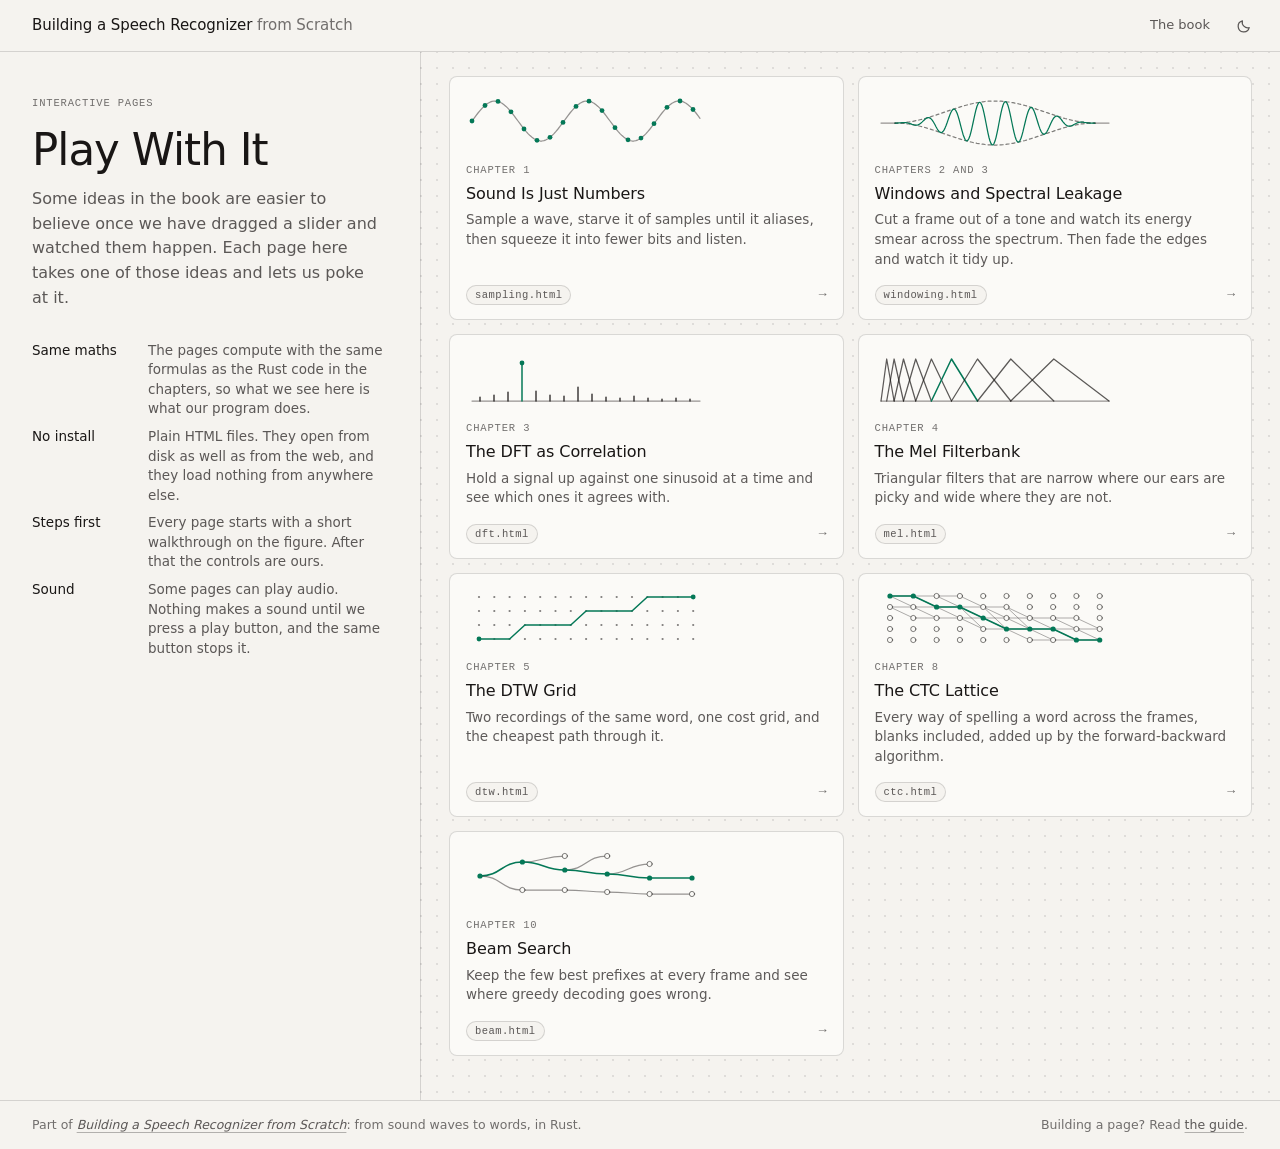
==== interactive/index.html @ dd8bc741 "Add chapters 1-6, 8, 12 drafts, concept figures and interactive pages" ====
<!doctype html>
<html lang="en">
<head>
<meta charset="utf-8">
<meta name="viewport" content="width=device-width, initial-scale=1">
<title>Interactive pages · Building a Speech Recognizer from Scratch</title>
<meta name="description" content="Interactive explainers for the book Building a Speech Recognizer from Scratch: sampling, windows, the DFT, the mel filterbank, DTW, CTC and beam search.">
<link rel="stylesheet" href="shared.css">
<script src="shared.js"></script>
</head>
<body>

<header class="sr-topbar">
  <a class="sr-brand" href="index.html">Building a Speech Recognizer <span>from Scratch</span></a>
  <nav class="sr-topnav" aria-label="Book">
    <a href="../README.md">The book</a>
    <button class="sr-theme-toggle" type="button" data-sr-theme></button>
  </nav>
</header>

<main class="sr-shell">

  <section class="sr-intro">
    <span class="sr-overline">Interactive pages</span>
    <h1 class="sr-title">Play With It</h1>
    <p class="sr-lede">Some ideas in the book are easier to believe once we have dragged a slider and watched them happen. Each page here takes one of those ideas and lets us poke at it.</p>
  </section>

  <section class="sr-controls" aria-label="About these pages">
    <div class="sr-control-group">
      <dl class="sr-kv">
        <dt>Same maths</dt>
        <dd>The pages compute with the same formulas as the Rust code in the chapters, so what we see here is what our program does.</dd>
        <dt>No install</dt>
        <dd>Plain HTML files. They open from disk as well as from the web, and they load nothing from anywhere else.</dd>
        <dt>Steps first</dt>
        <dd>Every page starts with a short walkthrough on the figure. After that the controls are ours.</dd>
        <dt>Sound</dt>
        <dd>Some pages can play audio. Nothing makes a sound until we press a play button, and the same button stops it.</dd>
      </dl>
    </div>
  </section>

  <section class="sr-stage" aria-label="Pages">
    <div class="sr-stage-inner">
      <!-- Every card is a link, so a page works from here the moment its file exists.
           When you add a page, change its data-status from "coming" to "ready". -->
      <div class="sr-card-grid">
        <a class="sr-card sr-index-card" href="sampling.html" data-status="ready">
          <svg class="sr-thumb" viewBox="0 0 240 56" preserveAspectRatio="xMinYMid meet" fill="none" stroke="currentColor" stroke-width="1.25" stroke-linecap="round" stroke-linejoin="round" aria-hidden="true"><path d="M6.0 28.0 L8.0 25.3 L10.0 22.6 L12.0 20.0 L14.0 17.6 L16.0 15.4 L18.0 13.4 L20.0 11.7 L22.0 10.2 L24.0 9.2 L26.0 8.4 L28.0 8.0 L30.0 8.0 L32.0 8.4 L34.0 9.2 L36.0 10.2 L38.0 11.7 L40.0 13.4 L42.0 15.4 L44.0 17.6 L46.0 20.0 L48.0 22.6 L50.0 25.3 L52.0 28.0 L54.0 30.7 L56.0 33.4 L58.0 36.0 L60.0 38.4 L62.0 40.6 L64.0 42.6 L66.0 44.3 L68.0 45.8 L70.0 46.8 L72.0 47.6 L74.0 48.0 L76.0 48.0 L78.0 47.6 L80.0 46.8 L82.0 45.8 L84.0 44.3 L86.0 42.6 L88.0 40.6 L90.0 38.4 L92.0 36.0 L94.0 33.4 L96.0 30.7 L98.0 28.0 L100.0 25.3 L102.0 22.6 L104.0 20.0 L106.0 17.6 L108.0 15.4 L110.0 13.4 L112.0 11.7 L114.0 10.2 L116.0 9.2 L118.0 8.4 L120.0 8.0 L122.0 8.0 L124.0 8.4 L126.0 9.2 L128.0 10.2 L130.0 11.7 L132.0 13.4 L134.0 15.4 L136.0 17.6 L138.0 20.0 L140.0 22.6 L142.0 25.3 L144.0 28.0 L146.0 30.7 L148.0 33.4 L150.0 36.0 L152.0 38.4 L154.0 40.6 L156.0 42.6 L158.0 44.3 L160.0 45.8 L162.0 46.8 L164.0 47.6 L166.0 48.0 L168.0 48.0 L170.0 47.6 L172.0 46.8 L174.0 45.8 L176.0 44.3 L178.0 42.6 L180.0 40.6 L182.0 38.4 L184.0 36.0 L186.0 33.4 L188.0 30.7 L190.0 28.0 L192.0 25.3 L194.0 22.6 L196.0 20.0 L198.0 17.6 L200.0 15.4 L202.0 13.4 L204.0 11.7 L206.0 10.2 L208.0 9.2 L210.0 8.4 L212.0 8.0 L214.0 8.0 L216.0 8.4 L218.0 9.2 L220.0 10.2 L222.0 11.7 L224.0 13.4 L226.0 15.4 L228.0 17.6 L230.0 20.0 L232.0 22.6 L234.0 25.3" stroke-opacity=".45"/><circle cx="6" cy="28.0" r="2.4" fill="var(--green)" stroke="none"/><circle cx="19" cy="12.5" r="2.4" fill="var(--green)" stroke="none"/><circle cx="32" cy="8.4" r="2.4" fill="var(--green)" stroke="none"/><circle cx="45" cy="18.8" r="2.4" fill="var(--green)" stroke="none"/><circle cx="58" cy="36.0" r="2.4" fill="var(--green)" stroke="none"/><circle cx="71" cy="47.3" r="2.4" fill="var(--green)" stroke="none"/><circle cx="84" cy="44.3" r="2.4" fill="var(--green)" stroke="none"/><circle cx="97" cy="29.4" r="2.4" fill="var(--green)" stroke="none"/><circle cx="110" cy="13.4" r="2.4" fill="var(--green)" stroke="none"/><circle cx="123" cy="8.2" r="2.4" fill="var(--green)" stroke="none"/><circle cx="136" cy="17.6" r="2.4" fill="var(--green)" stroke="none"/><circle cx="149" cy="34.7" r="2.4" fill="var(--green)" stroke="none"/><circle cx="162" cy="46.8" r="2.4" fill="var(--green)" stroke="none"/><circle cx="175" cy="45.1" r="2.4" fill="var(--green)" stroke="none"/><circle cx="188" cy="30.7" r="2.4" fill="var(--green)" stroke="none"/><circle cx="201" cy="14.3" r="2.4" fill="var(--green)" stroke="none"/><circle cx="214" cy="8.0" r="2.4" fill="var(--green)" stroke="none"/><circle cx="227" cy="16.5" r="2.4" fill="var(--green)" stroke="none"/></svg>
          <span class="sr-overline">Chapter 1</span>
          <h2>Sound Is Just Numbers</h2>
          <p>Sample a wave, starve it of samples until it aliases, then squeeze it into fewer bits and listen.</p>
          <span class="sr-card-foot">
            <span class="sr-btn-row"><span class="sr-pill">sampling.html</span><span class="sr-pill sr-pill--dashed sr-status">coming</span></span>
            <span class="sr-arrow" aria-hidden="true">&rarr;</span>
          </span>
        </a>

        <a class="sr-card sr-index-card" href="windowing.html" data-status="ready">
          <svg class="sr-thumb" viewBox="0 0 240 56" preserveAspectRatio="xMinYMid meet" fill="none" stroke="currentColor" stroke-width="1.25" stroke-linecap="round" stroke-linejoin="round" aria-hidden="true"><path d="M20.0 30.0 L22.0 30.0 L24.0 29.9 L26.0 29.8 L28.0 29.7 L30.0 29.5 L32.0 29.2 L34.0 29.0 L36.0 28.6 L38.0 28.3 L40.0 27.9 L42.0 27.5 L44.0 27.0 L46.0 26.5 L48.0 26.0 L50.0 25.5 L52.0 24.9 L54.0 24.3 L56.0 23.7 L58.0 23.0 L60.0 22.4 L62.0 21.7 L64.0 21.1 L66.0 20.4 L68.0 19.7 L70.0 19.0 L72.0 18.3 L74.0 17.6 L76.0 16.9 L78.0 16.3 L80.0 15.6 L82.0 15.0 L84.0 14.3 L86.0 13.7 L88.0 13.1 L90.0 12.5 L92.0 12.0 L94.0 11.5 L96.0 11.0 L98.0 10.5 L100.0 10.1 L102.0 9.7 L104.0 9.4 L106.0 9.0 L108.0 8.8 L110.0 8.5 L112.0 8.3 L114.0 8.2 L116.0 8.1 L118.0 8.0 L120.0 8.0 L122.0 8.0 L124.0 8.1 L126.0 8.2 L128.0 8.3 L130.0 8.5 L132.0 8.8 L134.0 9.0 L136.0 9.4 L138.0 9.7 L140.0 10.1 L142.0 10.5 L144.0 11.0 L146.0 11.5 L148.0 12.0 L150.0 12.5 L152.0 13.1 L154.0 13.7 L156.0 14.3 L158.0 15.0 L160.0 15.6 L162.0 16.3 L164.0 16.9 L166.0 17.6 L168.0 18.3 L170.0 19.0 L172.0 19.7 L174.0 20.4 L176.0 21.1 L178.0 21.7 L180.0 22.4 L182.0 23.0 L184.0 23.7 L186.0 24.3 L188.0 24.9 L190.0 25.5 L192.0 26.0 L194.0 26.5 L196.0 27.0 L198.0 27.5 L200.0 27.9 L202.0 28.3 L204.0 28.6 L206.0 29.0 L208.0 29.2 L210.0 29.5 L212.0 29.7 L214.0 29.8 L216.0 29.9 L218.0 30.0 L220.0 30.0" stroke-dasharray="3 3" stroke-opacity=".55"/><path d="M20.0 30.0 L22.0 30.0 L24.0 30.1 L26.0 30.2 L28.0 30.3 L30.0 30.5 L32.0 30.8 L34.0 31.0 L36.0 31.4 L38.0 31.7 L40.0 32.1 L42.0 32.5 L44.0 33.0 L46.0 33.5 L48.0 34.0 L50.0 34.5 L52.0 35.1 L54.0 35.7 L56.0 36.3 L58.0 37.0 L60.0 37.6 L62.0 38.3 L64.0 38.9 L66.0 39.6 L68.0 40.3 L70.0 41.0 L72.0 41.7 L74.0 42.4 L76.0 43.1 L78.0 43.7 L80.0 44.4 L82.0 45.0 L84.0 45.7 L86.0 46.3 L88.0 46.9 L90.0 47.5 L92.0 48.0 L94.0 48.5 L96.0 49.0 L98.0 49.5 L100.0 49.9 L102.0 50.3 L104.0 50.6 L106.0 51.0 L108.0 51.2 L110.0 51.5 L112.0 51.7 L114.0 51.8 L116.0 51.9 L118.0 52.0 L120.0 52.0 L122.0 52.0 L124.0 51.9 L126.0 51.8 L128.0 51.7 L130.0 51.5 L132.0 51.2 L134.0 51.0 L136.0 50.6 L138.0 50.3 L140.0 49.9 L142.0 49.5 L144.0 49.0 L146.0 48.5 L148.0 48.0 L150.0 47.5 L152.0 46.9 L154.0 46.3 L156.0 45.7 L158.0 45.0 L160.0 44.4 L162.0 43.7 L164.0 43.1 L166.0 42.4 L168.0 41.7 L170.0 41.0 L172.0 40.3 L174.0 39.6 L176.0 38.9 L178.0 38.3 L180.0 37.6 L182.0 37.0 L184.0 36.3 L186.0 35.7 L188.0 35.1 L190.0 34.5 L192.0 34.0 L194.0 33.5 L196.0 33.0 L198.0 32.5 L200.0 32.1 L202.0 31.7 L204.0 31.4 L206.0 31.0 L208.0 30.8 L210.0 30.5 L212.0 30.3 L214.0 30.2 L216.0 30.1 L218.0 30.0 L220.0 30.0" stroke-dasharray="3 3" stroke-opacity=".55"/><path d="M20.0 30.0 L21.0 30.0 L22.0 30.0 L23.0 30.0 L24.0 29.9 L25.0 29.9 L26.0 29.8 L27.0 29.7 L28.0 29.7 L29.0 29.6 L30.0 29.6 L31.0 29.7 L32.0 29.8 L33.0 30.0 L34.0 30.3 L35.0 30.6 L36.0 30.9 L37.0 31.3 L38.0 31.6 L39.0 31.9 L40.0 32.1 L41.0 32.2 L42.0 32.1 L43.0 31.8 L44.0 31.4 L45.0 30.8 L46.0 30.0 L47.0 29.1 L48.0 28.1 L49.0 27.2 L50.0 26.3 L51.0 25.5 L52.0 24.9 L53.0 24.6 L54.0 24.7 L55.0 25.1 L56.0 25.8 L57.0 26.9 L58.0 28.3 L59.0 30.0 L60.0 31.8 L61.0 33.7 L62.0 35.5 L63.0 37.1 L64.0 38.4 L65.0 39.2 L66.0 39.6 L67.0 39.3 L68.0 38.5 L69.0 37.1 L70.0 35.1 L71.0 32.7 L72.0 30.0 L73.0 27.1 L74.0 24.2 L75.0 21.6 L76.0 19.3 L77.0 17.5 L78.0 16.4 L79.0 16.0 L80.0 16.5 L81.0 17.9 L82.0 20.0 L83.0 22.9 L84.0 26.2 L85.0 30.0 L86.0 33.9 L87.0 37.7 L88.0 41.2 L89.0 44.1 L90.0 46.3 L91.0 47.6 L92.0 47.9 L93.0 47.1 L94.0 45.2 L95.0 42.5 L96.0 38.8 L97.0 34.6 L98.0 30.0 L99.0 25.3 L100.0 20.8 L101.0 16.7 L102.0 13.3 L103.0 10.9 L104.0 9.5 L105.0 9.4 L106.0 10.4 L107.0 12.6 L108.0 15.9 L109.0 20.1 L110.0 24.9 L111.0 30.0 L112.0 35.2 L113.0 40.1 L114.0 44.5 L115.0 48.0 L116.0 50.5 L117.0 51.8 L118.0 51.8 L119.0 50.6 L120.0 48.1 L121.0 44.6 L122.0 40.2 L123.0 35.3 L124.0 30.0 L125.0 24.8 L126.0 19.9 L127.0 15.6 L128.0 12.2 L129.0 9.8 L130.0 8.7 L131.0 8.8 L132.0 10.2 L133.0 12.6 L134.0 16.1 L135.0 20.3 L136.0 25.1 L137.0 30.0 L138.0 34.9 L139.0 39.3 L140.0 43.2 L141.0 46.2 L142.0 48.2 L143.0 49.1 L144.0 48.9 L145.0 47.6 L146.0 45.2 L147.0 42.1 L148.0 38.4 L149.0 34.2 L150.0 30.0 L151.0 25.9 L152.0 22.1 L153.0 19.0 L154.0 16.6 L155.0 15.0 L156.0 14.4 L157.0 14.7 L158.0 15.9 L159.0 17.9 L160.0 20.5 L161.0 23.5 L162.0 26.7 L163.0 30.0 L164.0 33.1 L165.0 35.9 L166.0 38.2 L167.0 39.9 L168.0 40.9 L169.0 41.3 L170.0 40.9 L171.0 40.0 L172.0 38.5 L173.0 36.6 L174.0 34.5 L175.0 32.2 L176.0 30.0 L177.0 27.9 L178.0 26.2 L179.0 24.7 L180.0 23.7 L181.0 23.2 L182.0 23.1 L183.0 23.4 L184.0 24.1 L185.0 25.1 L186.0 26.2 L187.0 27.5 L188.0 28.8 L189.0 30.0 L190.0 31.1 L191.0 32.0 L192.0 32.6 L193.0 33.1 L194.0 33.2 L195.0 33.2 L196.0 33.0 L197.0 32.6 L198.0 32.1 L199.0 31.5 L200.0 31.0 L201.0 30.5 L202.0 30.0 L203.0 29.6 L204.0 29.4 L205.0 29.2 L206.0 29.1 L207.0 29.2 L208.0 29.2 L209.0 29.4 L210.0 29.5 L211.0 29.6 L212.0 29.8 L213.0 29.9 L214.0 30.0 L215.0 30.0 L216.0 30.0 L217.0 30.0 L218.0 30.0 L219.0 30.0 L220.0 30.0" stroke="var(--green)"/><path d="M6 30H20M220 30H234" stroke-opacity=".45"/></svg>
          <span class="sr-overline">Chapters 2 and 3</span>
          <h2>Windows and Spectral Leakage</h2>
          <p>Cut a frame out of a tone and watch its energy smear across the spectrum. Then fade the edges and watch it tidy up.</p>
          <span class="sr-card-foot">
            <span class="sr-btn-row"><span class="sr-pill">windowing.html</span><span class="sr-pill sr-pill--dashed sr-status">coming</span></span>
            <span class="sr-arrow" aria-hidden="true">&rarr;</span>
          </span>
        </a>

        <a class="sr-card sr-index-card" href="dft.html" data-status="ready">
          <svg class="sr-thumb" viewBox="0 0 240 56" preserveAspectRatio="xMinYMid meet" fill="none" stroke="currentColor" stroke-width="1.25" stroke-linecap="round" stroke-linejoin="round" aria-hidden="true"><path d="M6 50H234" stroke-opacity=".45"/><path d="M14 50V46"/><path d="M28 50V44"/><path d="M42 50V41"/><path d="M56 50V12" stroke="var(--green)" stroke-width="1.5"/><circle cx="56" cy="12" r="2.4" fill="var(--green)" stroke="none"/><path d="M70 50V40"/><path d="M84 50V44"/><path d="M98 50V45"/><path d="M112 50V36"/><path d="M126 50V43"/><path d="M140 50V46"/><path d="M154 50V47"/><path d="M168 50V45"/><path d="M182 50V47"/><path d="M196 50V48"/><path d="M210 50V47"/><path d="M224 50V48"/></svg>
          <span class="sr-overline">Chapter 3</span>
          <h2>The DFT as Correlation</h2>
          <p>Hold a signal up against one sinusoid at a time and see which ones it agrees with.</p>
          <span class="sr-card-foot">
            <span class="sr-btn-row"><span class="sr-pill">dft.html</span><span class="sr-pill sr-pill--dashed sr-status">coming</span></span>
            <span class="sr-arrow" aria-hidden="true">&rarr;</span>
          </span>
        </a>

        <a class="sr-card sr-index-card" href="mel.html" data-status="ready">
          <svg class="sr-thumb" viewBox="0 0 240 56" preserveAspectRatio="xMinYMid meet" fill="none" stroke="currentColor" stroke-width="1.25" stroke-linecap="round" stroke-linejoin="round" aria-hidden="true"><path d="M6 50H234" stroke-opacity=".45"/><path d="M6.0 50L11.7 8L19.1 50" stroke-opacity=".7"/><path d="M11.7 50L19.1 8L28.5 50" stroke-opacity=".7"/><path d="M19.1 50L28.5 8L40.7 50" stroke-opacity=".7"/><path d="M28.5 50L40.7 8L56.4 50" stroke-opacity=".7"/><path d="M40.7 50L56.4 8L76.5 50" stroke-opacity=".7"/><path d="M56.4 50L76.5 8L102.5 50" stroke="var(--green)" stroke-width="1.5"/><path d="M76.5 50L102.5 8L135.8 50" stroke-opacity=".7"/><path d="M102.5 50L135.8 8L178.8 50" stroke-opacity=".7"/><path d="M135.8 50L178.8 8L234.0 50" stroke-opacity=".7"/></svg>
          <span class="sr-overline">Chapter 4</span>
          <h2>The Mel Filterbank</h2>
          <p>Triangular filters that are narrow where our ears are picky and wide where they are not.</p>
          <span class="sr-card-foot">
            <span class="sr-btn-row"><span class="sr-pill">mel.html</span><span class="sr-pill sr-pill--dashed sr-status">coming</span></span>
            <span class="sr-arrow" aria-hidden="true">&rarr;</span>
          </span>
        </a>

        <a class="sr-card sr-index-card" href="dtw.html" data-status="ready">
          <svg class="sr-thumb" viewBox="0 0 240 56" preserveAspectRatio="xMinYMid meet" fill="none" stroke="currentColor" stroke-width="1.25" stroke-linecap="round" stroke-linejoin="round" aria-hidden="true"><circle cx="13.0" cy="7.0" r="1.1" fill="currentColor" fill-opacity=".55" stroke="none"/><circle cx="13.0" cy="21.0" r="1.1" fill="currentColor" fill-opacity=".55" stroke="none"/><circle cx="13.0" cy="35.0" r="1.1" fill="currentColor" fill-opacity=".55" stroke="none"/><circle cx="13.0" cy="49.0" r="1.1" fill="currentColor" fill-opacity=".55" stroke="none"/><circle cx="28.3" cy="7.0" r="1.1" fill="currentColor" fill-opacity=".55" stroke="none"/><circle cx="28.3" cy="21.0" r="1.1" fill="currentColor" fill-opacity=".55" stroke="none"/><circle cx="28.3" cy="35.0" r="1.1" fill="currentColor" fill-opacity=".55" stroke="none"/><circle cx="28.3" cy="49.0" r="1.1" fill="currentColor" fill-opacity=".55" stroke="none"/><circle cx="43.6" cy="7.0" r="1.1" fill="currentColor" fill-opacity=".55" stroke="none"/><circle cx="43.6" cy="21.0" r="1.1" fill="currentColor" fill-opacity=".55" stroke="none"/><circle cx="43.6" cy="35.0" r="1.1" fill="currentColor" fill-opacity=".55" stroke="none"/><circle cx="43.6" cy="49.0" r="1.1" fill="currentColor" fill-opacity=".55" stroke="none"/><circle cx="58.9" cy="7.0" r="1.1" fill="currentColor" fill-opacity=".55" stroke="none"/><circle cx="58.9" cy="21.0" r="1.1" fill="currentColor" fill-opacity=".55" stroke="none"/><circle cx="58.9" cy="35.0" r="1.1" fill="currentColor" fill-opacity=".55" stroke="none"/><circle cx="58.9" cy="49.0" r="1.1" fill="currentColor" fill-opacity=".55" stroke="none"/><circle cx="74.2" cy="7.0" r="1.1" fill="currentColor" fill-opacity=".55" stroke="none"/><circle cx="74.2" cy="21.0" r="1.1" fill="currentColor" fill-opacity=".55" stroke="none"/><circle cx="74.2" cy="35.0" r="1.1" fill="currentColor" fill-opacity=".55" stroke="none"/><circle cx="74.2" cy="49.0" r="1.1" fill="currentColor" fill-opacity=".55" stroke="none"/><circle cx="89.5" cy="7.0" r="1.1" fill="currentColor" fill-opacity=".55" stroke="none"/><circle cx="89.5" cy="21.0" r="1.1" fill="currentColor" fill-opacity=".55" stroke="none"/><circle cx="89.5" cy="35.0" r="1.1" fill="currentColor" fill-opacity=".55" stroke="none"/><circle cx="89.5" cy="49.0" r="1.1" fill="currentColor" fill-opacity=".55" stroke="none"/><circle cx="104.8" cy="7.0" r="1.1" fill="currentColor" fill-opacity=".55" stroke="none"/><circle cx="104.8" cy="21.0" r="1.1" fill="currentColor" fill-opacity=".55" stroke="none"/><circle cx="104.8" cy="35.0" r="1.1" fill="currentColor" fill-opacity=".55" stroke="none"/><circle cx="104.8" cy="49.0" r="1.1" fill="currentColor" fill-opacity=".55" stroke="none"/><circle cx="120.1" cy="7.0" r="1.1" fill="currentColor" fill-opacity=".55" stroke="none"/><circle cx="120.1" cy="21.0" r="1.1" fill="currentColor" fill-opacity=".55" stroke="none"/><circle cx="120.1" cy="35.0" r="1.1" fill="currentColor" fill-opacity=".55" stroke="none"/><circle cx="120.1" cy="49.0" r="1.1" fill="currentColor" fill-opacity=".55" stroke="none"/><circle cx="135.4" cy="7.0" r="1.1" fill="currentColor" fill-opacity=".55" stroke="none"/><circle cx="135.4" cy="21.0" r="1.1" fill="currentColor" fill-opacity=".55" stroke="none"/><circle cx="135.4" cy="35.0" r="1.1" fill="currentColor" fill-opacity=".55" stroke="none"/><circle cx="135.4" cy="49.0" r="1.1" fill="currentColor" fill-opacity=".55" stroke="none"/><circle cx="150.7" cy="7.0" r="1.1" fill="currentColor" fill-opacity=".55" stroke="none"/><circle cx="150.7" cy="21.0" r="1.1" fill="currentColor" fill-opacity=".55" stroke="none"/><circle cx="150.7" cy="35.0" r="1.1" fill="currentColor" fill-opacity=".55" stroke="none"/><circle cx="150.7" cy="49.0" r="1.1" fill="currentColor" fill-opacity=".55" stroke="none"/><circle cx="166.0" cy="7.0" r="1.1" fill="currentColor" fill-opacity=".55" stroke="none"/><circle cx="166.0" cy="21.0" r="1.1" fill="currentColor" fill-opacity=".55" stroke="none"/><circle cx="166.0" cy="35.0" r="1.1" fill="currentColor" fill-opacity=".55" stroke="none"/><circle cx="166.0" cy="49.0" r="1.1" fill="currentColor" fill-opacity=".55" stroke="none"/><circle cx="181.3" cy="7.0" r="1.1" fill="currentColor" fill-opacity=".55" stroke="none"/><circle cx="181.3" cy="21.0" r="1.1" fill="currentColor" fill-opacity=".55" stroke="none"/><circle cx="181.3" cy="35.0" r="1.1" fill="currentColor" fill-opacity=".55" stroke="none"/><circle cx="181.3" cy="49.0" r="1.1" fill="currentColor" fill-opacity=".55" stroke="none"/><circle cx="196.6" cy="7.0" r="1.1" fill="currentColor" fill-opacity=".55" stroke="none"/><circle cx="196.6" cy="21.0" r="1.1" fill="currentColor" fill-opacity=".55" stroke="none"/><circle cx="196.6" cy="35.0" r="1.1" fill="currentColor" fill-opacity=".55" stroke="none"/><circle cx="196.6" cy="49.0" r="1.1" fill="currentColor" fill-opacity=".55" stroke="none"/><circle cx="211.9" cy="7.0" r="1.1" fill="currentColor" fill-opacity=".55" stroke="none"/><circle cx="211.9" cy="21.0" r="1.1" fill="currentColor" fill-opacity=".55" stroke="none"/><circle cx="211.9" cy="35.0" r="1.1" fill="currentColor" fill-opacity=".55" stroke="none"/><circle cx="211.9" cy="49.0" r="1.1" fill="currentColor" fill-opacity=".55" stroke="none"/><circle cx="227.2" cy="7.0" r="1.1" fill="currentColor" fill-opacity=".55" stroke="none"/><circle cx="227.2" cy="21.0" r="1.1" fill="currentColor" fill-opacity=".55" stroke="none"/><circle cx="227.2" cy="35.0" r="1.1" fill="currentColor" fill-opacity=".55" stroke="none"/><circle cx="227.2" cy="49.0" r="1.1" fill="currentColor" fill-opacity=".55" stroke="none"/><path d="M13.0 49.0 L28.3 49.0 L43.6 49.0 L58.9 35.0 L74.2 35.0 L89.5 35.0 L104.8 35.0 L120.1 21.0 L135.4 21.0 L150.7 21.0 L166.0 21.0 L181.3 7.0 L196.6 7.0 L211.9 7.0 L227.2 7.0" stroke="var(--green)" stroke-width="1.5"/><circle cx="13.0" cy="49.0" r="2.4" fill="var(--green)" stroke="none"/><circle cx="227.2" cy="7.0" r="2.4" fill="var(--green)" stroke="none"/></svg>
          <span class="sr-overline">Chapter 5</span>
          <h2>The DTW Grid</h2>
          <p>Two recordings of the same word, one cost grid, and the cheapest path through it.</p>
          <span class="sr-card-foot">
            <span class="sr-btn-row"><span class="sr-pill">dtw.html</span><span class="sr-pill sr-pill--dashed sr-status">coming</span></span>
            <span class="sr-arrow" aria-hidden="true">&rarr;</span>
          </span>
        </a>

        <a class="sr-card sr-index-card" href="ctc.html" data-status="ready">
          <svg class="sr-thumb" viewBox="0 0 240 56" preserveAspectRatio="xMinYMid meet" fill="none" stroke="currentColor" stroke-width="1.25" stroke-linecap="round" stroke-linejoin="round" aria-hidden="true"><path d="M15.0 6.0L38.3 6.0" stroke-opacity=".35" stroke-width="1"/><path d="M15.0 6.0L38.3 17.0" stroke-opacity=".35" stroke-width="1"/><path d="M15.0 17.0L38.3 17.0" stroke-opacity=".35" stroke-width="1"/><path d="M15.0 17.0L38.3 28.0" stroke-opacity=".35" stroke-width="1"/><path d="M38.3 6.0L61.6 6.0" stroke-opacity=".35" stroke-width="1"/><path d="M38.3 6.0L61.6 17.0" stroke-opacity=".35" stroke-width="1"/><path d="M38.3 17.0L61.6 17.0" stroke-opacity=".35" stroke-width="1"/><path d="M38.3 17.0L61.6 28.0" stroke-opacity=".35" stroke-width="1"/><path d="M38.3 28.0L61.6 28.0" stroke-opacity=".35" stroke-width="1"/><path d="M61.6 6.0L84.9 6.0" stroke-opacity=".35" stroke-width="1"/><path d="M61.6 6.0L84.9 17.0" stroke-opacity=".35" stroke-width="1"/><path d="M61.6 17.0L84.9 17.0" stroke-opacity=".35" stroke-width="1"/><path d="M61.6 17.0L84.9 28.0" stroke-opacity=".35" stroke-width="1"/><path d="M61.6 28.0L84.9 28.0" stroke-opacity=".35" stroke-width="1"/><path d="M84.9 6.0L108.2 17.0" stroke-opacity=".35" stroke-width="1"/><path d="M84.9 17.0L108.2 17.0" stroke-opacity=".35" stroke-width="1"/><path d="M84.9 17.0L108.2 28.0" stroke-opacity=".35" stroke-width="1"/><path d="M84.9 17.0L108.2 39.0" stroke-opacity=".35" stroke-width="1"/><path d="M84.9 28.0L108.2 28.0" stroke-opacity=".35" stroke-width="1"/><path d="M84.9 28.0L108.2 39.0" stroke-opacity=".35" stroke-width="1"/><path d="M108.2 17.0L131.5 17.0" stroke-opacity=".35" stroke-width="1"/><path d="M108.2 17.0L131.5 28.0" stroke-opacity=".35" stroke-width="1"/><path d="M108.2 17.0L131.5 39.0" stroke-opacity=".35" stroke-width="1"/><path d="M108.2 28.0L131.5 28.0" stroke-opacity=".35" stroke-width="1"/><path d="M108.2 28.0L131.5 39.0" stroke-opacity=".35" stroke-width="1"/><path d="M108.2 39.0L131.5 39.0" stroke-opacity=".35" stroke-width="1"/><path d="M131.5 17.0L154.8 28.0" stroke-opacity=".35" stroke-width="1"/><path d="M131.5 17.0L154.8 39.0" stroke-opacity=".35" stroke-width="1"/><path d="M131.5 28.0L154.8 28.0" stroke-opacity=".35" stroke-width="1"/><path d="M131.5 28.0L154.8 39.0" stroke-opacity=".35" stroke-width="1"/><path d="M131.5 39.0L154.8 39.0" stroke-opacity=".35" stroke-width="1"/><path d="M131.5 39.0L154.8 50.0" stroke-opacity=".35" stroke-width="1"/><path d="M154.8 28.0L178.1 28.0" stroke-opacity=".35" stroke-width="1"/><path d="M154.8 28.0L178.1 39.0" stroke-opacity=".35" stroke-width="1"/><path d="M154.8 39.0L178.1 39.0" stroke-opacity=".35" stroke-width="1"/><path d="M154.8 39.0L178.1 50.0" stroke-opacity=".35" stroke-width="1"/><path d="M154.8 50.0L178.1 50.0" stroke-opacity=".35" stroke-width="1"/><path d="M178.1 28.0L201.4 28.0" stroke-opacity=".35" stroke-width="1"/><path d="M178.1 28.0L201.4 39.0" stroke-opacity=".35" stroke-width="1"/><path d="M178.1 39.0L201.4 39.0" stroke-opacity=".35" stroke-width="1"/><path d="M178.1 39.0L201.4 50.0" stroke-opacity=".35" stroke-width="1"/><path d="M178.1 50.0L201.4 50.0" stroke-opacity=".35" stroke-width="1"/><path d="M201.4 28.0L224.7 39.0" stroke-opacity=".35" stroke-width="1"/><path d="M201.4 39.0L224.7 39.0" stroke-opacity=".35" stroke-width="1"/><path d="M201.4 39.0L224.7 50.0" stroke-opacity=".35" stroke-width="1"/><path d="M201.4 50.0L224.7 50.0" stroke-opacity=".35" stroke-width="1"/><path d="M15.0 6.0 L38.3 6.0 L61.6 17.0 L84.9 17.0 L108.2 28.0 L131.5 39.0 L154.8 39.0 L178.1 39.0 L201.4 50.0 L224.7 50.0" stroke="var(--green)" stroke-width="1.5"/><circle cx="15.0" cy="6.0" r="2.6" fill="var(--green)" stroke="none"/><circle cx="15.0" cy="17.0" r="2.6" fill="var(--panel)" stroke-opacity=".55" stroke-width="1"/><circle cx="15.0" cy="28.0" r="2.6" fill="var(--panel)" stroke-opacity=".55" stroke-width="1"/><circle cx="15.0" cy="39.0" r="2.6" fill="var(--panel)" stroke-opacity=".55" stroke-width="1"/><circle cx="15.0" cy="50.0" r="2.6" fill="var(--panel)" stroke-opacity=".55" stroke-width="1"/><circle cx="38.3" cy="6.0" r="2.6" fill="var(--green)" stroke="none"/><circle cx="38.3" cy="17.0" r="2.6" fill="var(--panel)" stroke-opacity=".55" stroke-width="1"/><circle cx="38.3" cy="28.0" r="2.6" fill="var(--panel)" stroke-opacity=".55" stroke-width="1"/><circle cx="38.3" cy="39.0" r="2.6" fill="var(--panel)" stroke-opacity=".55" stroke-width="1"/><circle cx="38.3" cy="50.0" r="2.6" fill="var(--panel)" stroke-opacity=".55" stroke-width="1"/><circle cx="61.6" cy="6.0" r="2.6" fill="var(--panel)" stroke-opacity=".55" stroke-width="1"/><circle cx="61.6" cy="17.0" r="2.6" fill="var(--green)" stroke="none"/><circle cx="61.6" cy="28.0" r="2.6" fill="var(--panel)" stroke-opacity=".55" stroke-width="1"/><circle cx="61.6" cy="39.0" r="2.6" fill="var(--panel)" stroke-opacity=".55" stroke-width="1"/><circle cx="61.6" cy="50.0" r="2.6" fill="var(--panel)" stroke-opacity=".55" stroke-width="1"/><circle cx="84.9" cy="6.0" r="2.6" fill="var(--panel)" stroke-opacity=".55" stroke-width="1"/><circle cx="84.9" cy="17.0" r="2.6" fill="var(--green)" stroke="none"/><circle cx="84.9" cy="28.0" r="2.6" fill="var(--panel)" stroke-opacity=".55" stroke-width="1"/><circle cx="84.9" cy="39.0" r="2.6" fill="var(--panel)" stroke-opacity=".55" stroke-width="1"/><circle cx="84.9" cy="50.0" r="2.6" fill="var(--panel)" stroke-opacity=".55" stroke-width="1"/><circle cx="108.2" cy="6.0" r="2.6" fill="var(--panel)" stroke-opacity=".55" stroke-width="1"/><circle cx="108.2" cy="17.0" r="2.6" fill="var(--panel)" stroke-opacity=".55" stroke-width="1"/><circle cx="108.2" cy="28.0" r="2.6" fill="var(--green)" stroke="none"/><circle cx="108.2" cy="39.0" r="2.6" fill="var(--panel)" stroke-opacity=".55" stroke-width="1"/><circle cx="108.2" cy="50.0" r="2.6" fill="var(--panel)" stroke-opacity=".55" stroke-width="1"/><circle cx="131.5" cy="6.0" r="2.6" fill="var(--panel)" stroke-opacity=".55" stroke-width="1"/><circle cx="131.5" cy="17.0" r="2.6" fill="var(--panel)" stroke-opacity=".55" stroke-width="1"/><circle cx="131.5" cy="28.0" r="2.6" fill="var(--panel)" stroke-opacity=".55" stroke-width="1"/><circle cx="131.5" cy="39.0" r="2.6" fill="var(--green)" stroke="none"/><circle cx="131.5" cy="50.0" r="2.6" fill="var(--panel)" stroke-opacity=".55" stroke-width="1"/><circle cx="154.8" cy="6.0" r="2.6" fill="var(--panel)" stroke-opacity=".55" stroke-width="1"/><circle cx="154.8" cy="17.0" r="2.6" fill="var(--panel)" stroke-opacity=".55" stroke-width="1"/><circle cx="154.8" cy="28.0" r="2.6" fill="var(--panel)" stroke-opacity=".55" stroke-width="1"/><circle cx="154.8" cy="39.0" r="2.6" fill="var(--green)" stroke="none"/><circle cx="154.8" cy="50.0" r="2.6" fill="var(--panel)" stroke-opacity=".55" stroke-width="1"/><circle cx="178.1" cy="6.0" r="2.6" fill="var(--panel)" stroke-opacity=".55" stroke-width="1"/><circle cx="178.1" cy="17.0" r="2.6" fill="var(--panel)" stroke-opacity=".55" stroke-width="1"/><circle cx="178.1" cy="28.0" r="2.6" fill="var(--panel)" stroke-opacity=".55" stroke-width="1"/><circle cx="178.1" cy="39.0" r="2.6" fill="var(--green)" stroke="none"/><circle cx="178.1" cy="50.0" r="2.6" fill="var(--panel)" stroke-opacity=".55" stroke-width="1"/><circle cx="201.4" cy="6.0" r="2.6" fill="var(--panel)" stroke-opacity=".55" stroke-width="1"/><circle cx="201.4" cy="17.0" r="2.6" fill="var(--panel)" stroke-opacity=".55" stroke-width="1"/><circle cx="201.4" cy="28.0" r="2.6" fill="var(--panel)" stroke-opacity=".55" stroke-width="1"/><circle cx="201.4" cy="39.0" r="2.6" fill="var(--panel)" stroke-opacity=".55" stroke-width="1"/><circle cx="201.4" cy="50.0" r="2.6" fill="var(--green)" stroke="none"/><circle cx="224.7" cy="6.0" r="2.6" fill="var(--panel)" stroke-opacity=".55" stroke-width="1"/><circle cx="224.7" cy="17.0" r="2.6" fill="var(--panel)" stroke-opacity=".55" stroke-width="1"/><circle cx="224.7" cy="28.0" r="2.6" fill="var(--panel)" stroke-opacity=".55" stroke-width="1"/><circle cx="224.7" cy="39.0" r="2.6" fill="var(--panel)" stroke-opacity=".55" stroke-width="1"/><circle cx="224.7" cy="50.0" r="2.6" fill="var(--green)" stroke="none"/></svg>
          <span class="sr-overline">Chapter 8</span>
          <h2>The CTC Lattice</h2>
          <p>Every way of spelling a word across the frames, blanks included, added up by the forward-backward algorithm.</p>
          <span class="sr-card-foot">
            <span class="sr-btn-row"><span class="sr-pill">ctc.html</span><span class="sr-pill sr-pill--dashed sr-status">coming</span></span>
            <span class="sr-arrow" aria-hidden="true">&rarr;</span>
          </span>
        </a>

        <a class="sr-card sr-index-card" href="beam.html" data-status="ready">
          <svg class="sr-thumb" viewBox="0 0 240 56" preserveAspectRatio="xMinYMid meet" fill="none" stroke="currentColor" stroke-width="1.25" stroke-linecap="round" stroke-linejoin="round" aria-hidden="true"><path d="M14.0 28C35.2 28 35.2 14 56.4 14" stroke="var(--green)" stroke-width="1.5"/><path d="M14.0 28C35.2 28 35.2 42 56.4 42" stroke-opacity=".45"/><path d="M56.4 14C77.6 14 77.6 8 98.8 8" stroke-opacity=".45"/><path d="M56.4 14C77.6 14 77.6 22 98.8 22" stroke="var(--green)" stroke-width="1.5"/><path d="M56.4 42C77.6 42 77.6 42 98.8 42" stroke-opacity=".45"/><path d="M98.8 22C120.0 22 120.0 8 141.2 8" stroke-opacity=".45"/><path d="M98.8 22C120.0 22 120.0 26 141.2 26" stroke="var(--green)" stroke-width="1.5"/><path d="M98.8 42C120.0 42 120.0 44 141.2 44" stroke-opacity=".45"/><path d="M141.2 26C162.4 26 162.4 16 183.6 16" stroke-opacity=".45"/><path d="M141.2 26C162.4 26 162.4 30 183.6 30" stroke="var(--green)" stroke-width="1.5"/><path d="M141.2 44C162.4 44 162.4 46 183.6 46" stroke-opacity=".45"/><path d="M183.6 30C204.8 30 204.8 30 226.0 30" stroke="var(--green)" stroke-width="1.5"/><path d="M183.6 46C204.8 46 204.8 46 226.0 46" stroke-opacity=".45"/><circle cx="14.0" cy="28.0" r="2.6" fill="var(--green)" stroke="none"/><circle cx="56.4" cy="14.0" r="2.6" fill="var(--green)" stroke="none"/><circle cx="56.4" cy="42.0" r="2.6" fill="var(--panel)" stroke-opacity=".55" stroke-width="1"/><circle cx="98.8" cy="8.0" r="2.6" fill="var(--panel)" stroke-opacity=".55" stroke-width="1"/><circle cx="98.8" cy="22.0" r="2.6" fill="var(--green)" stroke="none"/><circle cx="98.8" cy="42.0" r="2.6" fill="var(--panel)" stroke-opacity=".55" stroke-width="1"/><circle cx="141.2" cy="8.0" r="2.6" fill="var(--panel)" stroke-opacity=".55" stroke-width="1"/><circle cx="141.2" cy="26.0" r="2.6" fill="var(--green)" stroke="none"/><circle cx="141.2" cy="44.0" r="2.6" fill="var(--panel)" stroke-opacity=".55" stroke-width="1"/><circle cx="183.6" cy="16.0" r="2.6" fill="var(--panel)" stroke-opacity=".55" stroke-width="1"/><circle cx="183.6" cy="30.0" r="2.6" fill="var(--green)" stroke="none"/><circle cx="183.6" cy="46.0" r="2.6" fill="var(--panel)" stroke-opacity=".55" stroke-width="1"/><circle cx="226.0" cy="30.0" r="2.6" fill="var(--green)" stroke="none"/><circle cx="226.0" cy="46.0" r="2.6" fill="var(--panel)" stroke-opacity=".55" stroke-width="1"/></svg>
          <span class="sr-overline">Chapter 10</span>
          <h2>Beam Search</h2>
          <p>Keep the few best prefixes at every frame and see where greedy decoding goes wrong.</p>
          <span class="sr-card-foot">
            <span class="sr-btn-row"><span class="sr-pill">beam.html</span><span class="sr-pill sr-pill--dashed sr-status">coming</span></span>
            <span class="sr-arrow" aria-hidden="true">&rarr;</span>
          </span>
        </a>
      </div>
    </div>
  </section>

</main>

<footer class="sr-footer">
  <span>Part of <a href="../README.md"><em>Building a Speech Recognizer from Scratch</em></a>: from sound waves to words, in Rust.</span>
  <span>Building a page? Read <a href="README.md">the guide</a>.</span>
</footer>

</body>
</html>
---- interactive/shared.css ----
/* ==========================================================================
   shared.css
   The design system for the interactive pages of
   "Building a Speech Recognizer from Scratch".

   Everything is prefixed `sr-`. Tokens follow notes/FIGURES.md.
   Read interactive/README.md before building a page.
   ========================================================================== */

/* --------------------------------------------------------------------------
   1. Tokens
   -------------------------------------------------------------------------- */

:root {
  color-scheme: light;

  --paper: #F5F3EF;
  --panel: #FBFAF7;
  --ink: #191615;
  --ink-70: rgba(25, 22, 21, .70);
  --ink-60: rgba(25, 22, 21, .60);
  --ink-48: rgba(25, 22, 21, .48);
  --ink-30: rgba(25, 22, 21, .30);
  --ink-15: rgba(25, 22, 21, .15);
  --ink-10: rgba(25, 22, 21, .10);
  --ink-7: rgba(25, 22, 21, .07);
  --ink-4: rgba(25, 22, 21, .04);

  --green: #047857;
  --amber: #B45309;
  --red: #B42318;
  --green-wash: rgba(4, 120, 87, .10);
  --amber-wash: rgba(180, 83, 9, .10);
  --red-wash: rgba(180, 35, 24, .10);

  /* Heatmap ramp, low to high. Read by SR.heat(). */
  --heat-0: #F5F3EF;
  --heat-1: #9FB8A9;
  --heat-2: #04543E;

  --sans: Geist, Inter, system-ui, -apple-system, 'Segoe UI', sans-serif;
  --mono: 'Geist Mono', ui-monospace, SFMono-Regular, Menlo, monospace;

  --radius-card: 8px;
  --radius-group: 10px;
  --radius-control: 8px;

  --topbar-h: 52px;
  --text-col: 420px;
  --gutter: 32px;

  --ease: cubic-bezier(.2, .7, .2, 1);
}

/* Dark theme, twice: once for "the system says dark and the reader has not
   chosen", once for "the reader chose dark". Keep the two blocks identical. */
@media (prefers-color-scheme: dark) {
  :root:not([data-theme="light"]) {
    color-scheme: dark;
    --paper: #191615;
    --panel: #201D1B;
    --ink: #F5F3EF;
    --ink-70: rgba(245, 243, 239, .72);
    --ink-60: rgba(245, 243, 239, .62);
    --ink-48: rgba(245, 243, 239, .48);
    --ink-30: rgba(245, 243, 239, .30);
    --ink-15: rgba(245, 243, 239, .15);
    --ink-10: rgba(245, 243, 239, .10);
    --ink-7: rgba(245, 243, 239, .07);
    --ink-4: rgba(245, 243, 239, .04);
    --green: #34D399;
    --amber: #FBBF24;
    --red: #F87171;
    --green-wash: rgba(52, 211, 153, .12);
    --amber-wash: rgba(251, 191, 36, .12);
    --red-wash: rgba(248, 113, 113, .12);
    --heat-0: #191615;
    --heat-1: #1F6B55;
    --heat-2: #A7F3D0;
  }
}
:root[data-theme="dark"] {
  color-scheme: dark;
  --paper: #191615;
  --panel: #201D1B;
  --ink: #F5F3EF;
  --ink-70: rgba(245, 243, 239, .72);
  --ink-60: rgba(245, 243, 239, .62);
  --ink-48: rgba(245, 243, 239, .48);
  --ink-30: rgba(245, 243, 239, .30);
  --ink-15: rgba(245, 243, 239, .15);
  --ink-10: rgba(245, 243, 239, .10);
  --ink-7: rgba(245, 243, 239, .07);
  --ink-4: rgba(245, 243, 239, .04);
  --green: #34D399;
  --amber: #FBBF24;
  --red: #F87171;
  --green-wash: rgba(52, 211, 153, .12);
  --amber-wash: rgba(251, 191, 36, .12);
  --red-wash: rgba(248, 113, 113, .12);
  --heat-0: #191615;
  --heat-1: #1F6B55;
  --heat-2: #A7F3D0;
}

/* --------------------------------------------------------------------------
   2. Base
   -------------------------------------------------------------------------- */

*, *::before, *::after { box-sizing: border-box; }

html {
  -webkit-text-size-adjust: 100%;
  text-size-adjust: 100%;
}

body {
  margin: 0;
  min-height: 100vh;
  display: flex;
  flex-direction: column;
  background: var(--paper);
  color: var(--ink);
  font-family: var(--sans);
  font-size: 15px;
  line-height: 1.55;
  -webkit-font-smoothing: antialiased;
  -moz-osx-font-smoothing: grayscale;
  text-rendering: optimizeLegibility;
  overflow-x: hidden;
}

[hidden] { display: none !important; }

h1, h2, h3, p, ul, ol, dl, dd, figure { margin: 0; }
ul, ol { padding: 0; list-style: none; }

a {
  color: inherit;
  text-decoration: underline;
  text-decoration-color: var(--ink-30);
  text-decoration-thickness: 1px;
  text-underline-offset: 3px;
  transition: text-decoration-color .15s var(--ease);
}
a:hover { text-decoration-color: currentColor; }

button, input, select { font: inherit; color: inherit; }

code, kbd, .sr-mono {
  font-family: var(--mono);
  font-size: .92em;
  font-variant-numeric: tabular-nums;
}

::selection { background: var(--ink); color: var(--paper); }

:focus { outline: none; }
:focus-visible {
  outline: 2px solid var(--ink);
  outline-offset: 2px;
  border-radius: 4px;
}

.sr-visually-hidden {
  position: absolute !important;
  width: 1px; height: 1px;
  margin: -1px; padding: 0; border: 0;
  overflow: hidden;
  clip: rect(0 0 0 0);
  clip-path: inset(50%);
  white-space: nowrap;
}

/* --------------------------------------------------------------------------
   3. Type
   -------------------------------------------------------------------------- */

.sr-overline {
  display: block;
  font-family: var(--mono);
  font-size: 10.5px;
  line-height: 1.4;
  letter-spacing: .08em;
  text-transform: uppercase;
  color: var(--ink-60);
  font-variant-numeric: tabular-nums;
}

.sr-title {
  font-size: clamp(32px, 3.4vw, 44px);
  line-height: 1.06;
  font-weight: 300;
  letter-spacing: -.022em;
  text-wrap: balance;
}

.sr-lede {
  font-size: 16px;
  line-height: 1.55;
  color: var(--ink-70);
  text-wrap: pretty;
}

.sr-h2 {
  font-size: 18px;
  line-height: 1.3;
  font-weight: 500;
  letter-spacing: -.008em;
}

.sr-body { color: var(--ink-70); text-wrap: pretty; }
.sr-small { font-size: 13px; line-height: 1.5; color: var(--ink-70); }
.sr-hint { font-size: 12.5px; line-height: 1.45; color: var(--ink-60); }

/* One accent at a time: colour a word only when the figure uses that colour. */
.sr-green { color: var(--green); }
.sr-amber { color: var(--amber); }
.sr-red { color: var(--red); }

/* --------------------------------------------------------------------------
   4. Page shell
   -------------------------------------------------------------------------- */

.sr-topbar {
  position: sticky;
  top: 0;
  z-index: 10;
  flex: none;
  height: var(--topbar-h);
  display: flex;
  align-items: center;
  gap: 16px;
  padding: 0 20px 0 var(--gutter);
  background: var(--paper);
  border-bottom: 1px solid var(--ink-15);
}

.sr-brand {
  flex: 1 1 auto;
  min-width: 0;
  font-size: 15px;
  font-weight: 500;
  letter-spacing: -.005em;
  text-decoration: none;
  white-space: nowrap;
  overflow: hidden;
  text-overflow: ellipsis;
}
.sr-brand span { font-weight: 400; color: var(--ink-60); }

.sr-topnav {
  flex: none;
  display: flex;
  align-items: center;
  gap: 4px;
}
.sr-topnav a {
  padding: 5px 10px;
  border-radius: 6px;
  font-size: 13px;
  color: var(--ink-70);
  text-decoration: none;
  white-space: nowrap;
  transition: background-color .15s var(--ease), color .15s var(--ease);
}
.sr-topnav a:hover { background: var(--ink-7); color: var(--ink); }

.sr-theme-toggle {
  display: inline-grid;
  place-items: center;
  width: 32px; height: 32px;
  margin-left: 4px;
  padding: 0;
  border: 0;
  border-radius: 6px;
  background: transparent;
  color: var(--ink-70);
  cursor: pointer;
  transition: background-color .15s var(--ease), color .15s var(--ease);
}
.sr-theme-toggle:hover { background: var(--ink-7); color: var(--ink); }
.sr-theme-toggle svg { display: block; }

.sr-shell {
  flex: 1 0 auto;
  display: grid;
  grid-template-columns: minmax(340px, var(--text-col)) minmax(0, 1fr);
  grid-template-rows: auto 1fr;
  grid-template-areas:
    "intro stage"
    "controls stage";
}

.sr-intro {
  grid-area: intro;
  min-width: 0;
  padding: 44px var(--gutter) 12px;
  display: flex;
  flex-direction: column;
  gap: 14px;
}
.sr-intro .sr-title { margin-top: 2px; }

.sr-controls {
  grid-area: controls;
  min-width: 0;
  padding: 12px var(--gutter) 44px;
}

.sr-stage {
  grid-area: stage;
  min-width: 0;
  padding: 24px 28px 44px;
  border-left: 1px solid var(--ink-15);
  background-color: var(--paper);
  background-image: radial-gradient(circle, var(--ink-10) 1px, transparent 1.2px);
  background-size: 16px 16px;
  background-position: 8px 8px;
}
.sr-stage-inner {
  display: flex;
  flex-direction: column;
  gap: 14px;
  max-width: 1040px;
  margin: 0 auto;
}
/* Opt in when the whole stage is shorter than the window. */
.sr-stage--sticky .sr-stage-inner {
  position: sticky;
  top: calc(var(--topbar-h) + 24px);
}

.sr-footer {
  flex: none;
  display: flex;
  flex-wrap: wrap;
  justify-content: space-between;
  gap: 6px 24px;
  padding: 14px var(--gutter);
  border-top: 1px solid var(--ink-15);
  font-size: 12.5px;
  color: var(--ink-60);
}
.sr-footer a { color: var(--ink-70); }

@media (max-width: 799px) {
  :root { --gutter: 20px; }
  .sr-shell {
    grid-template-columns: minmax(0, 1fr);
    grid-template-rows: auto;
    grid-template-areas: "intro" "stage" "controls";
  }
  .sr-intro { padding-top: 28px; padding-bottom: 24px; }
  .sr-stage {
    padding: 16px 12px 20px;
    border-left: 0;
    border-top: 1px solid var(--ink-15);
    border-bottom: 1px solid var(--ink-15);
  }
  .sr-controls { padding-top: 8px; padding-bottom: 32px; }
  .sr-topbar { padding-right: 10px; }
  .sr-stage--sticky .sr-stage-inner { position: static; }
}

@media (max-width: 559px) {
  /* The brand already links to the index. */
  .sr-hide-narrow { display: none !important; }
}

/* --------------------------------------------------------------------------
   5. Controls
   -------------------------------------------------------------------------- */

.sr-control-group {
  display: flex;
  flex-direction: column;
  gap: 14px;
  padding: 18px 0;
  border-top: 1px solid var(--ink-15);
}
.sr-control-group:first-child { border-top: 0; padding-top: 6px; }
.sr-control-group > .sr-overline { margin-bottom: -2px; }

.sr-field { display: flex; flex-direction: column; gap: 4px; min-width: 0; }
.sr-field-head {
  display: flex;
  align-items: baseline;
  justify-content: space-between;
  gap: 12px;
}
.sr-field-head label, .sr-label {
  font-size: 14px;
  font-weight: 500;
}

.sr-readout {
  font-family: var(--mono);
  font-size: 13px;
  font-variant-numeric: tabular-nums;
  color: var(--ink);
  white-space: nowrap;
}
.sr-readout small { font-size: inherit; color: var(--ink-60); }

/* Range slider. SR.bindSlider keeps --sr-pct in step with the value. */
.sr-range {
  -webkit-appearance: none;
  appearance: none;
  display: block;
  width: 100%;
  height: 28px;
  margin: 0;
  padding: 0;
  background: transparent;
  cursor: pointer;
  touch-action: pan-y;
}
.sr-range::-webkit-slider-runnable-track {
  height: 2px;
  border-radius: 1px;
  background: linear-gradient(to right,
    var(--ink) 0, var(--ink) var(--sr-pct, 50%),
    var(--ink-15) var(--sr-pct, 50%), var(--ink-15) 100%);
}
.sr-range::-moz-range-track {
  height: 2px;
  border-radius: 1px;
  background: var(--ink-15);
}
.sr-range::-moz-range-progress {
  height: 2px;
  border-radius: 1px;
  background: var(--ink);
}
.sr-range::-webkit-slider-thumb {
  -webkit-appearance: none;
  appearance: none;
  width: 16px; height: 16px;
  margin-top: -7px;
  border: 1.5px solid var(--ink);
  border-radius: 50%;
  background: var(--paper);
  transition: transform .15s var(--ease), background-color .15s var(--ease);
}
.sr-range::-moz-range-thumb {
  width: 13px; height: 13px;
  border: 1.5px solid var(--ink);
  border-radius: 50%;
  background: var(--paper);
  transition: transform .15s var(--ease), background-color .15s var(--ease);
}
.sr-range:hover::-webkit-slider-thumb { transform: scale(1.12); }
.sr-range:hover::-moz-range-thumb { transform: scale(1.12); }
.sr-range:active::-webkit-slider-thumb { background: var(--ink); }
.sr-range:active::-moz-range-thumb { background: var(--ink); }
.sr-range:focus-visible { outline: none; }
.sr-range:focus-visible::-webkit-slider-thumb { box-shadow: 0 0 0 3px var(--paper), 0 0 0 5px var(--ink); }
.sr-range:focus-visible::-moz-range-thumb { box-shadow: 0 0 0 3px var(--paper), 0 0 0 5px var(--ink); }

/* Buttons */
.sr-btn {
  display: inline-flex;
  align-items: center;
  justify-content: center;
  gap: 8px;
  min-height: 36px;
  padding: 0 14px;
  border: 1px solid var(--ink-30);
  border-radius: var(--radius-control);
  background: transparent;
  color: var(--ink);
  font-size: 14px;
  font-weight: 500;
  line-height: 1;
  white-space: nowrap;
  text-decoration: none;
  cursor: pointer;
  user-select: none;
  -webkit-user-select: none;
  transition: background-color .15s var(--ease), border-color .15s var(--ease), color .15s var(--ease);
}
.sr-btn:hover { background: var(--ink-7); border-color: var(--ink-48); }
.sr-btn:active { background: var(--ink-10); }
.sr-btn:disabled, .sr-btn[aria-disabled="true"] {
  color: var(--ink-30);
  border-color: var(--ink-15);
  background: transparent;
  cursor: default;
}
.sr-btn--primary {
  border-color: var(--ink);
  background: var(--ink);
  color: var(--paper);
}
.sr-btn--primary:hover { background: var(--ink); border-color: var(--ink); opacity: .86; }
.sr-btn--primary:active { background: var(--ink); opacity: .76; }
.sr-btn--primary:disabled {
  background: var(--ink-10);
  border-color: transparent;
  color: var(--ink-30);
  opacity: 1;
}
.sr-btn--sm { min-height: 28px; padding: 0 10px; font-size: 13px; border-radius: 6px; gap: 6px; }
.sr-btn--pill { border-radius: 999px; }
.sr-btn svg { flex: none; display: block; }
.sr-btn[data-playing="true"] { border-color: var(--ink); background: var(--ink-7); }
.sr-btn--primary[data-playing="true"] { background: var(--ink); }

.sr-btn-row { display: flex; flex-wrap: wrap; gap: 8px; align-items: center; }

/* Small mono chips for presets (a row of values the slider can jump to). */
.sr-chip {
  display: inline-flex;
  align-items: center;
  min-height: 24px;
  padding: 0 9px;
  border: 1px solid var(--ink-15);
  border-radius: 999px;
  background: var(--panel);
  color: var(--ink-70);
  font-family: var(--mono);
  font-size: 11px;
  font-variant-numeric: tabular-nums;
  line-height: 1;
  white-space: nowrap;
  cursor: pointer;
  transition: border-color .15s var(--ease), color .15s var(--ease), background-color .15s var(--ease);
}
.sr-chip:hover { border-color: var(--ink-48); color: var(--ink); }
.sr-chip[aria-pressed="true"] { border-color: var(--ink); color: var(--ink); }
.sr-chip-row { display: flex; flex-wrap: wrap; gap: 6px; }

/* Segmented control: a group of radio inputs dressed as one pill.
   <div class="sr-seg" role="radiogroup" aria-label="...">
     <label><input type="radio" name="x" value="a" checked><span>A</span></label> ...
   </div> */
.sr-seg {
  display: inline-flex;
  max-width: 100%;
  padding: 2px;
  border: 1px solid var(--ink-15);
  border-radius: var(--radius-control);
  background: var(--ink-4);
}
.sr-seg--block { display: flex; }
.sr-seg--block label { flex: 1 1 0; }
.sr-seg label { position: relative; display: flex; min-width: 0; cursor: pointer; }
.sr-seg input {
  position: absolute;
  inset: 0;
  width: 100%; height: 100%;
  margin: 0;
  opacity: 0;
  cursor: pointer;
}
.sr-seg span {
  flex: 1;
  display: block;
  padding: 6px 12px;
  border: 1px solid transparent;
  border-radius: 6px;
  color: var(--ink-70);
  font-size: 13px;
  line-height: 1.25;
  text-align: center;
  white-space: nowrap;
  overflow: hidden;
  text-overflow: ellipsis;
  transition: background-color .15s var(--ease), color .15s var(--ease), border-color .15s var(--ease);
}
.sr-seg label:hover span { color: var(--ink); }
.sr-seg input:checked + span {
  background: var(--panel);
  border-color: var(--ink-15);
  color: var(--ink);
  font-weight: 500;
}
.sr-seg input:focus-visible + span { outline: 2px solid var(--ink); outline-offset: 1px; }

/* Checkbox */
.sr-check {
  display: inline-flex;
  align-items: center;
  gap: 9px;
  min-height: 28px;
  font-size: 14px;
  cursor: pointer;
  user-select: none;
  -webkit-user-select: none;
}
.sr-check input {
  -webkit-appearance: none;
  appearance: none;
  flex: none;
  position: relative;
  width: 16px; height: 16px;
  margin: 0;
  border: 1px solid var(--ink-48);
  border-radius: 4px;
  background: var(--panel);
  cursor: pointer;
  transition: background-color .12s var(--ease), border-color .12s var(--ease);
}
.sr-check input::after {
  content: "";
  position: absolute;
  left: 4.5px; top: 1.5px;
  width: 5px; height: 9px;
  border: solid var(--paper);
  border-width: 0 1.5px 1.5px 0;
  transform: rotate(45deg) scale(0);
  transition: transform .12s var(--ease);
}
.sr-check input:checked { background: var(--ink); border-color: var(--ink); }
.sr-check input:checked::after { transform: rotate(45deg) scale(1); }
.sr-check-row { display: flex; flex-wrap: wrap; gap: 4px 20px; }

/* --------------------------------------------------------------------------
   6. Stepper ("step n of m", built by SR.stepper)
   -------------------------------------------------------------------------- */

.sr-stepper {
  display: flex;
  flex-direction: column;
  gap: 4px;
  padding: 2px 2px 6px;
}
.sr-stepper-head {
  display: flex;
  flex-wrap: wrap;
  align-items: center;
  justify-content: space-between;
  gap: 8px 16px;
  min-height: 30px;
}
.sr-stepper-nav { display: flex; align-items: center; gap: 12px; }
.sr-stepper-dots { display: flex; align-items: center; gap: 0; }
.sr-stepper-dots li { display: flex; align-items: center; }
.sr-stepper-dots li + li::before {
  content: "";
  width: 10px; height: 1px;
  background: var(--ink-30);
}
.sr-stepper-dot {
  display: grid;
  place-items: center;
  width: 22px; height: 22px;
  padding: 0;
  border: 1px solid var(--ink-30);
  border-radius: 50%;
  background: var(--paper);
  color: var(--ink-70);
  font-family: var(--mono);
  font-size: 10.5px;
  line-height: 1;
  cursor: pointer;
  transition: background-color .15s var(--ease), color .15s var(--ease), border-color .15s var(--ease);
}
.sr-stepper-dot:hover { border-color: var(--ink); color: var(--ink); }
.sr-stepper-dot[aria-current="step"] {
  background: var(--ink);
  border-color: var(--ink);
  color: var(--paper);
}
.sr-stepper-buttons { display: flex; gap: 6px; }
.sr-stepper-title {
  margin-top: 2px;
  font-size: 18px;
  line-height: 1.3;
  font-weight: 500;
  letter-spacing: -.008em;
}
.sr-stepper-body {
  max-width: 68ch;
  /* Room for a few lines, so the figure below does not jump between steps.
     Set --sr-step-lines on the stepper if your longest step needs more. */
  min-height: calc(var(--sr-step-lines, 3) * 1.5em);
  font-size: 14px;
  line-height: 1.5;
  color: var(--ink-70);
  text-wrap: pretty;
}
.sr-stepper-body b, .sr-stepper-body strong { font-weight: 500; color: var(--ink); }

/* --------------------------------------------------------------------------
   7. Surfaces: cards, figures, group boxes, pills, legends, stats
   -------------------------------------------------------------------------- */

.sr-card {
  display: block;
  padding: 16px;
  border: 1px solid var(--ink-15);
  border-radius: var(--radius-card);
  background: var(--panel);
}
a.sr-card {
  text-decoration: none;
  transition: border-color .15s var(--ease), transform .15s var(--ease);
}
a.sr-card:hover { border-color: var(--ink-48); }

/* A figure is a card that holds one canvas or SVG, with a mono header. */
.sr-figure {
  min-width: 0;
  border: 1px solid var(--ink-15);
  border-radius: var(--radius-card);
  background: var(--panel);
  overflow: hidden;
}
.sr-figure-head {
  display: flex;
  flex-wrap: wrap;
  align-items: center;
  justify-content: space-between;
  gap: 4px 12px;
  padding: 10px 14px 0;
}
.sr-figure-body { padding: 6px 8px 8px; }
.sr-figure-foot {
  display: flex;
  flex-wrap: wrap;
  align-items: center;
  gap: 6px 18px;
  padding: 9px 14px 10px;
  border-top: 1px solid var(--ink-7);
}

.sr-canvas {
  display: block;
  width: 100%;
  height: var(--h, 280px);
}

/* Dashed group box: "these things belong together". */
.sr-group {
  position: relative;
  padding: 18px 16px 16px;
  border: 1px dashed var(--ink-30);
  border-radius: var(--radius-group);
}
.sr-group--panel { background: var(--panel); }
.sr-group > .sr-group-label {
  position: absolute;
  top: -8px; left: 12px;
  padding: 0 6px;
  background: var(--paper);
  font-family: var(--mono);
  font-size: 10.5px;
  line-height: 16px;
  letter-spacing: .08em;
  text-transform: uppercase;
  color: var(--ink-70);
}
.sr-group--panel > .sr-group-label { background: linear-gradient(var(--paper) 50%, var(--panel) 50%); }

.sr-pill {
  display: inline-flex;
  align-items: center;
  gap: 6px;
  min-height: 20px;
  padding: 0 8px;
  border: 1px solid var(--ink-15);
  border-radius: 999px;
  background: var(--paper);
  color: var(--ink-70);
  font-family: var(--mono);
  font-size: 10.5px;
  font-variant-numeric: tabular-nums;
  letter-spacing: .04em;
  line-height: 1;
  white-space: nowrap;
}
.sr-pill--green { color: var(--green); border-color: currentColor; background: var(--green-wash); }
.sr-pill--amber { color: var(--amber); border-color: currentColor; background: var(--amber-wash); }
.sr-pill--red { color: var(--red); border-color: currentColor; background: var(--red-wash); }
.sr-pill--dashed { border-style: dashed; border-color: var(--ink-30); background: transparent; color: var(--ink-60); }

/* Legend: a row of swatch + label pairs.
   Set the swatch colour with style="--c: var(--green)". */
.sr-legend {
  display: flex;
  flex-wrap: wrap;
  gap: 4px 16px;
  font-size: 12.5px;
  line-height: 1.4;
  color: var(--ink-70);
}
.sr-legend li { display: inline-flex; align-items: center; gap: 7px; }
.sr-swatch {
  --c: var(--ink);
  flex: none;
  display: inline-block;
  width: 18px; height: 0;
  border-top: 2px solid var(--c);
  border-radius: 1px;
}
.sr-swatch--thin { border-top-width: 1px; }
.sr-swatch--dashed { border-top-style: dashed; border-top-width: 1.5px; }
.sr-swatch--dot {
  width: 7px; height: 7px;
  margin: 0 5px;
  border: 0;
  border-radius: 50%;
  background: var(--c);
}
.sr-swatch--box {
  width: 10px; height: 10px;
  margin: 0 4px;
  border: 0;
  border-radius: 2px;
  background: var(--c);
}
.sr-swatch--ramp {
  width: 44px; height: 8px;
  border: 0;
  border-radius: 2px;
  background: linear-gradient(to right, var(--heat-0), var(--heat-1), var(--heat-2));
  box-shadow: 0 0 0 1px var(--ink-15);
}

/* Stats: live numbers under a figure. */
.sr-stats {
  display: grid;
  grid-template-columns: repeat(auto-fit, minmax(150px, 1fr));
  border: 1px solid var(--ink-15);
  border-radius: var(--radius-card);
  background: var(--panel);
  overflow: hidden;
}
.sr-stat {
  display: flex;
  flex-direction: column;
  gap: 3px;
  min-width: 0;
  padding: 10px 14px 11px;
  /* Hairlines between cells that survive wrapping to any number of columns. */
  box-shadow: 1px 0 0 var(--ink-7), 0 1px 0 var(--ink-7);
}
.sr-stat-value {
  font-family: var(--mono);
  font-size: 17px;
  line-height: 1.25;
  font-variant-numeric: tabular-nums;
  white-space: nowrap;
  overflow: hidden;
  text-overflow: ellipsis;
  transition: color .15s var(--ease);
}
.sr-stat-sub {
  font-size: 11.5px;
  line-height: 1.35;
  color: var(--ink-60);
  white-space: nowrap;
  overflow: hidden;
  text-overflow: ellipsis;
}
.sr-stat[data-tone="green"] .sr-stat-value { color: var(--green); }
.sr-stat[data-tone="amber"] .sr-stat-value { color: var(--amber); }
.sr-stat[data-tone="red"] .sr-stat-value { color: var(--red); }
.sr-stat[data-tone="muted"] .sr-stat-value { color: var(--ink-60); }

/* Definition rows, for a short glossary beside a figure. */
.sr-kv {
  display: grid;
  grid-template-columns: minmax(96px, auto) 1fr;
  gap: 8px 20px;
  font-size: 13.5px;
  line-height: 1.45;
}
.sr-kv dt { font-weight: 500; }
.sr-kv dd { color: var(--ink-70); }

/* An aside in the text column. */
.sr-note {
  padding: 10px 12px;
  border-left: 2px solid var(--ink-30);
  background: var(--ink-4);
  border-radius: 0 6px 6px 0;
  font-size: 13px;
  line-height: 1.5;
  color: var(--ink-70);
}

/* A strip of raw values in mono, e.g. the integers a WAV file holds. */
.sr-values {
  flex: 1 1 100%;
  min-width: 0;
  font-family: var(--mono);
  font-size: 11.5px;
  line-height: 1.5;
  font-variant-numeric: tabular-nums;
  color: var(--ink-70);
  white-space: nowrap;
  overflow: hidden;
  text-overflow: ellipsis;
}
.sr-values b { font-weight: 400; color: var(--ink-60); }

/* --------------------------------------------------------------------------
   8. Index page
   -------------------------------------------------------------------------- */

.sr-card-grid {
  display: grid;
  grid-template-columns: repeat(auto-fill, minmax(260px, 1fr));
  gap: 14px;
}
.sr-index-card {
  display: flex;
  flex-direction: column;
  gap: 6px;
  min-height: 212px;
  padding: 16px 16px 14px;
}
.sr-index-card .sr-thumb {
  display: block;
  width: 100%;
  height: 56px;
  margin-bottom: 8px;
  color: var(--ink);
}
.sr-index-card h2 {
  font-size: 16px;
  line-height: 1.3;
  font-weight: 500;
  letter-spacing: -.005em;
}
.sr-index-card p { font-size: 13.5px; line-height: 1.45; color: var(--ink-70); }
.sr-index-card .sr-card-foot {
  display: flex;
  align-items: center;
  justify-content: space-between;
  gap: 8px;
  margin-top: auto;
  padding-top: 10px;
}
.sr-index-card .sr-arrow {
  font-family: var(--mono);
  font-size: 13px;
  color: var(--ink-60);
  transition: transform .15s var(--ease), color .15s var(--ease);
}
a.sr-index-card:hover .sr-arrow { transform: translateX(3px); color: var(--ink); }
.sr-index-card[data-status="coming"] {
  border-style: dashed;
  border-color: var(--ink-30);
  background: transparent;
}
.sr-index-card[data-status="coming"] .sr-thumb { color: var(--ink-60); }
.sr-index-card[data-status="coming"] h2 { color: var(--ink-70); }
.sr-index-card[data-status="coming"] p { color: var(--ink-60); }
.sr-index-card .sr-status { display: none; }
.sr-index-card[data-status="coming"] .sr-status { display: inline-flex; }

/* --------------------------------------------------------------------------
   9. Motion and print
   -------------------------------------------------------------------------- */

@media (prefers-reduced-motion: reduce) {
  *, *::before, *::after {
    transition-duration: .01ms !important;
    animation-duration: .01ms !important;
    animation-iteration-count: 1 !important;
    scroll-behavior: auto !important;
  }
}

@media print {
  .sr-topbar { position: static; }
  .sr-theme-toggle, .sr-stepper-nav { display: none; }
  .sr-stage { background-image: none; }
}
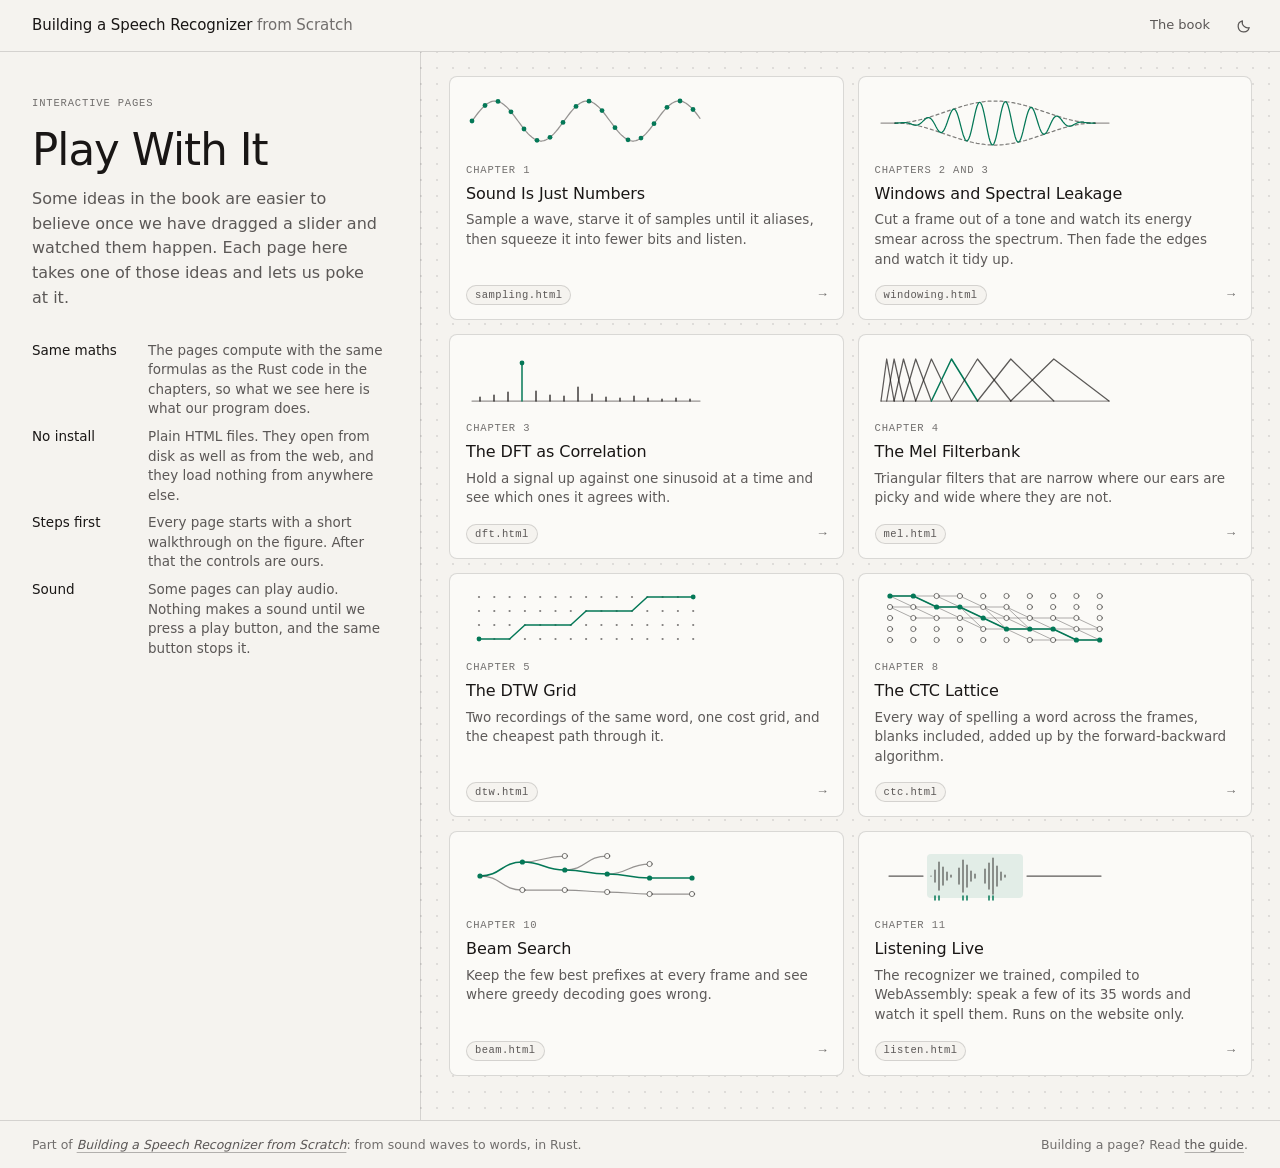
==== commit 410412f4: "Run the recognizer in the browser: web/ compiles the crate to WebAssembly, interactive/listen.html r" ====
--- a/interactive/index.html
+++ b/interactive/index.html
@@ -122,6 +122,17 @@
             <span class="sr-arrow" aria-hidden="true">&rarr;</span>
           </span>
         </a>
+
+        <a class="sr-card sr-index-card" href="listen.html" data-status="ready">
+          <svg class="sr-thumb" viewBox="0 0 240 56" preserveAspectRatio="xMinYMid meet" fill="none" stroke="currentColor" stroke-width="1.25" stroke-linecap="round" stroke-linejoin="round" aria-hidden="true"><rect x="52" y="6" width="96" height="44" rx="4" fill="var(--green-wash)" stroke="none"/><path d="M14 28h34M56 28v0M60 22v12M64 14v28M68 19v18M72 24v8M76 27v2M84 20v16M88 12v32M92 17v22M96 23v10M100 26v4M110 21v14M114 15v26M118 10v36M122 18v20M126 24v8M130 27v2M152 28h74" stroke-opacity=".7"/><path d="M60 52v-4M64 52v-4M88 52v-4M92 52v-4M114 52v-4M118 52v-4" stroke="var(--green)" stroke-width="1.5"/></svg>
+          <span class="sr-overline">Chapter 11</span>
+          <h2>Listening Live</h2>
+          <p>The recognizer we trained, compiled to WebAssembly: speak a few of its 35 words and watch it spell them. Runs on the website only.</p>
+          <span class="sr-card-foot">
+            <span class="sr-btn-row"><span class="sr-pill">listen.html</span><span class="sr-pill sr-pill--dashed sr-status">coming</span></span>
+            <span class="sr-arrow" aria-hidden="true">&rarr;</span>
+          </span>
+        </a>
       </div>
     </div>
   </section>
--- a/interactive/shared.css
+++ b/interactive/shared.css
@@ -957,6 +957,24 @@
    9. Motion and print
    -------------------------------------------------------------------------- */
 
+/* --------------------------------------------------------------------------
+   Embedded in a chapter (page.html?embed=1, see "Embedding" in shared.js).
+   Only the figure and the controls are left; the chapter supplies the rest.
+   -------------------------------------------------------------------------- */
+
+.sr-embed body { min-height: 0; }
+.sr-embed .sr-topbar,
+.sr-embed .sr-intro,
+.sr-embed .sr-footer { display: none; }
+.sr-embed .sr-shell {
+  grid-template-columns: minmax(0, 1fr);
+  grid-template-rows: auto;
+  grid-template-areas: "stage" "controls";
+}
+.sr-embed .sr-stage { padding: 16px 16px 20px; border: 0; }
+.sr-embed .sr-controls { padding: 16px 20px 20px; border-top: 1px solid var(--ink-15); }
+.sr-embed .sr-stage--sticky .sr-stage-inner { position: static; }
+
 @media (prefers-reduced-motion: reduce) {
   *, *::before, *::after {
     transition-duration: .01ms !important;
